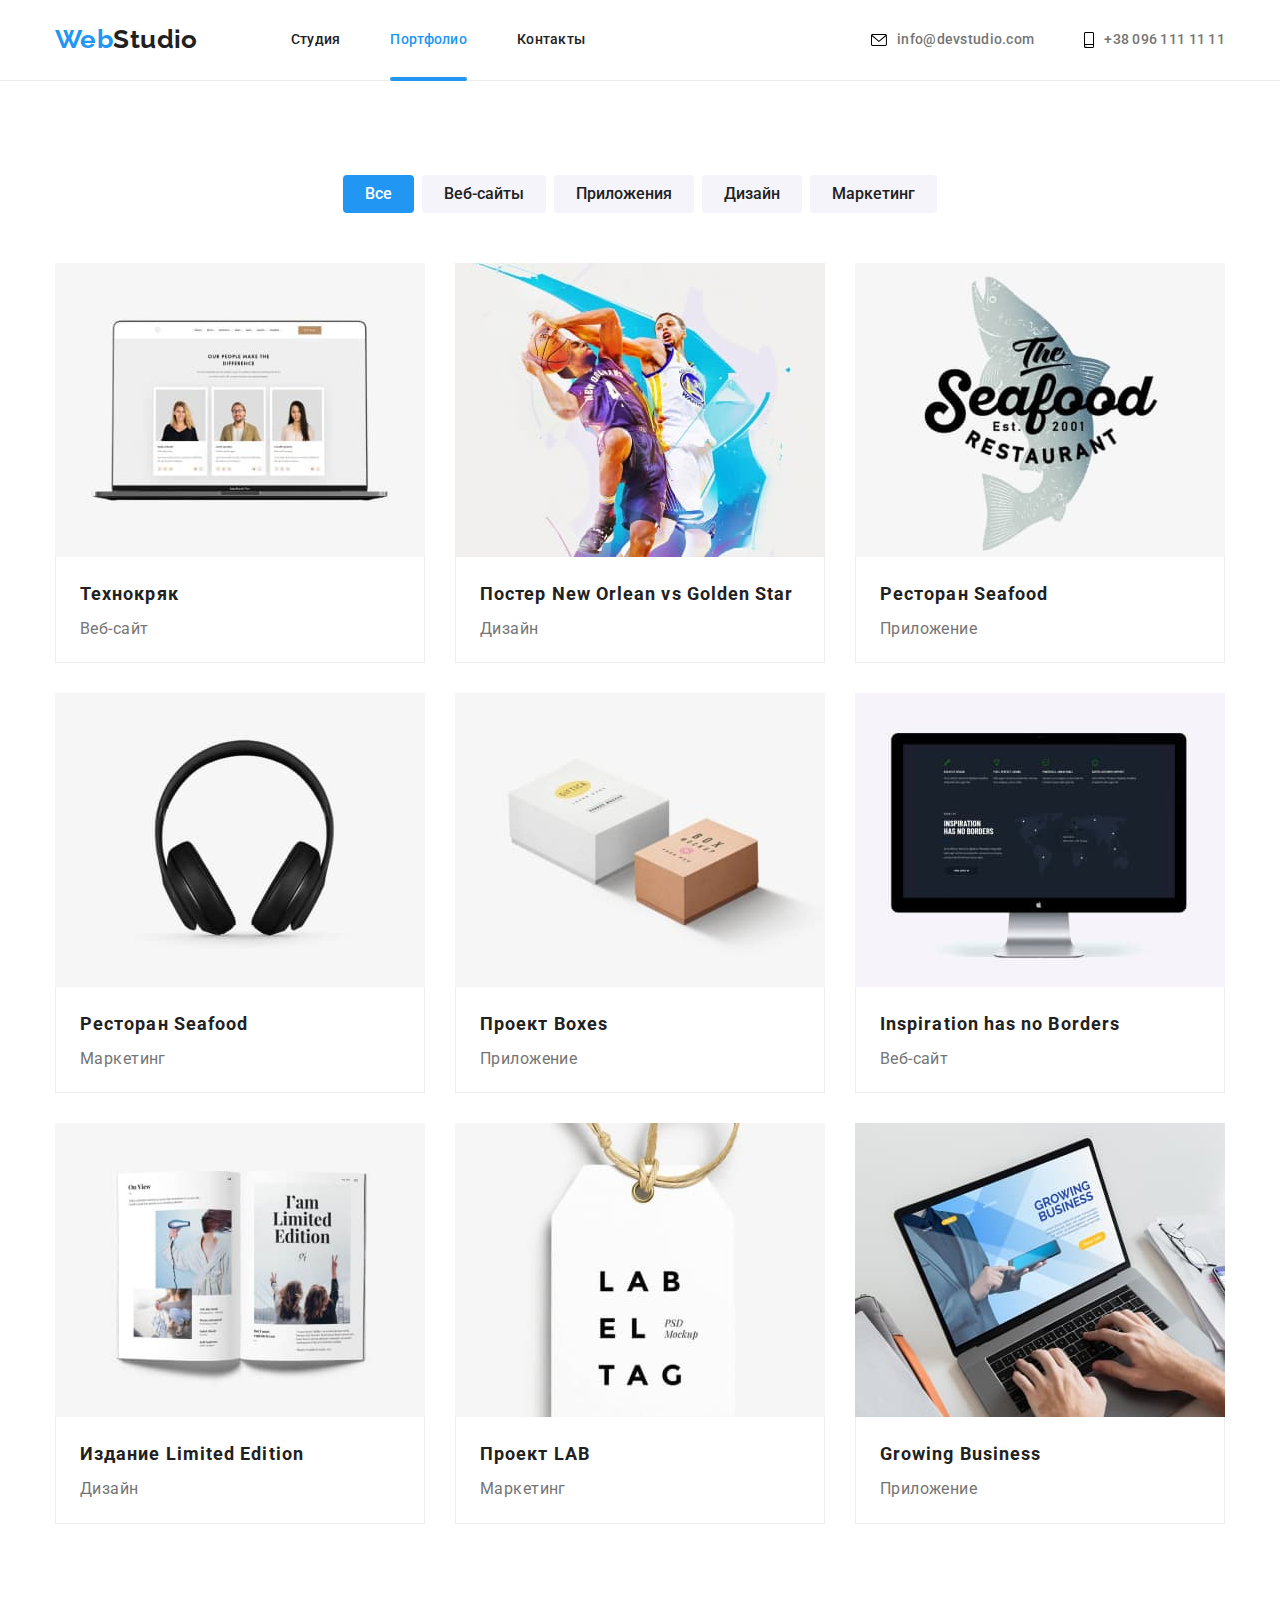
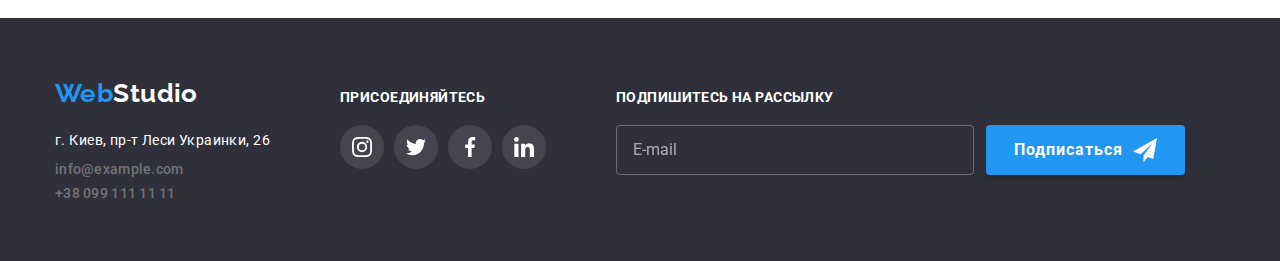
==== portfolio.html @ f2d7e0dc "Initial commit" ====
<!DOCTYPE html>
<html lang="ru">

<head>
	<meta charset="UTF-8">
	<meta http-equiv="X-UA-Compatible" content="IE=edge">
	<meta name="viewport" content="width=device-width, initial-scale=1.0">
	<title>Портфолио</title>
	<link rel="preconnect" href="https://fonts.googleapis.com">
	<link rel="preconnect" href="https://fonts.gstatic.com" crossorigin>
	<link
		href="https://fonts.googleapis.com/css2?family=Raleway:wght@700&family=Roboto:wght@400;500;700;900&display=swap"
		rel="stylesheet">
	<link rel="stylesheet" href="./css/modern-normalize.css">
	<link rel="stylesheet" href="./css/styles.css">
</head>

<body>
	<header class="header">
		<div class="header__container container">
			<a href="./index.html" class="header__logo logo"><span class="logo-color">Web</span>Studio</a>
			<nav class="header__menu menu">
				<ul class="menu__list">
					<li class="menu__item">
						<a href="./index.html" class="menu__link">Студия</a>
					</li>
					<li class="menu__item">
						<a href="./portfolio.html" class="menu__link  _active">Портфолио</a>
					</li>
					<li class="menu__item">
						<a href="#" class="menu__link">Контакты</a>
					</li>
				</ul>
			</nav>
			<ul class="header__list">
				<li class="header__item">
					<a href="mailto:info@devstudio.com" class="header__link contact">
						<svg class="header__icon" width="16" height="12">
							<use href="./images/icons.svg#mail"></use>
						</svg>
						info@devstudio.com
					</a>
				</li>
				<li class="header__item">
					<a href="tel:+380961111111" class="header__link contact">
						<svg class="header__icon" width="10" height="16">
							<use href="./images/icons.svg#phone"></use>
						</svg>
						+38 096 111 11 11
					</a>
				</li>
			</ul>
		</div>
	</header>
	<main class="page">
		<section class="portfolio section">
			<div class="portfolio__container container">
				<h1 class="visually-hidden">Наши работы</h1>
				<ul class="portfolio__list">
					<li class="portfolio__item">
						<button type="button" class="portfolio__btn _btn-active">Все</button>
					</li>
					<li class="portfolio__item">
						<button type="button" class="portfolio__btn">Веб-сайты</button>
					</li>
					<li class="portfolio__item">
						<button type="button" class="portfolio__btn">Приложения</button>
					</li>
					<li class="portfolio__item">
						<button type="button" class="portfolio__btn">Дизайн</button>
					</li>
					<li class="portfolio__item">
						<button type="button" class="portfolio__btn">Маркетинг</button>
					</li>
				</ul>
				<ul class="portfolio__catalog catalog-portfolio">
					<li class="catalog-portfolio__item">
						<a href="#" class="catalog-portfolio__link">
							<div class="catalog-portfolio__box">
								<img src="./images/portfolio/1.jpg" alt="Превью работы" width="370" height="294">
								<div class="catalog-portfolio__overlay">
									<p class="catalog-portfolio__description">
										Ресурс предлагает комплексные предложения с разным уровнем функционала и сервисов. Все это
										позволит посетителю получить исчерпывающие сведения о компании или частном лице.
									</p>
								</div>
							</div>
							<div class="catalog-portfolio__content">
								<h2 class="catalog-portfolio__title">Технокряк</h2>
								<p class="catalog-portfolio__chapter">Веб-сайт</p>
							</div>
						</a>
					</li>
					<li class="catalog-portfolio__item">
						<a href="#" class="catalog-portfolio__link">
							<div class="catalog-portfolio__box">
								<img src="./images/portfolio/2.jpg" alt="Превью работы" width="370" height="294">
								<div class="catalog-portfolio__overlay">
									<p class="catalog-portfolio__description">
										Ресурс предлагает комплексные предложения с разным уровнем функционала и сервисов. Все это
										позволит посетителю получить исчерпывающие сведения о компании или частном лице.
									</p>
								</div>
							</div>
							<div class="catalog-portfolio__content">
								<h2 class="catalog-portfolio__title">Постер New Orlean vs Golden Star</h2>
								<p class="catalog-portfolio__chapter">Дизайн</p>
							</div>
						</a>
					</li>
					<li class="catalog-portfolio__item">
						<a href="#" class="catalog-portfolio__link">
							<div class="catalog-portfolio__box">
								<img src="./images/portfolio/3.jpg" alt="Превью работы" width="370" height="294">
								<div class="catalog-portfolio__overlay">
									<p class="catalog-portfolio__description">
										Ресурс предлагает комплексные предложения с разным уровнем функционала и сервисов. Все это
										позволит посетителю получить исчерпывающие сведения о компании или частном лице.
									</p>
								</div>
							</div>
							<div class="catalog-portfolio__content">
								<h2 class="catalog-portfolio__title">Ресторан Seafood</h2>
								<p class="catalog-portfolio__chapter">Приложение</p>
							</div>
						</a>
					</li>
					<li class="catalog-portfolio__item">
						<a href="#" class="catalog-portfolio__link">
							<div class="catalog-portfolio__box">
								<img src="./images/portfolio/4.jpg" alt="Превью работы" width="370" height="294">
								<div class="catalog-portfolio__overlay">
									<p class="catalog-portfolio__description">
										Ресурс предлагает комплексные предложения с разным уровнем функционала и сервисов. Все это
										позволит посетителю получить исчерпывающие сведения о компании или частном лице.
									</p>
								</div>
							</div>
							<div class="catalog-portfolio__content">
								<h2 class="catalog-portfolio__title">Ресторан Seafood</h2>
								<p class="catalog-portfolio__chapter">Маркетинг</p>
							</div>
						</a>
					</li>
					<li class="catalog-portfolio__item">
						<a href="#" class="catalog-portfolio__link">
							<div class="catalog-portfolio__box">
								<img src="./images/portfolio/5.jpg" alt="Превью работы" width="370" height="294">
								<div class="catalog-portfolio__overlay">
									<p class="catalog-portfolio__description">
										Ресурс предлагает комплексные предложения с разным уровнем функционала и сервисов. Все это
										позволит посетителю получить исчерпывающие сведения о компании или частном лице.
									</p>
								</div>
							</div>
							<div class="catalog-portfolio__content">
								<h2 class="catalog-portfolio__title">Проект Boxes</h2>
								<p class="catalog-portfolio__chapter">Приложение</p>
							</div>
						</a>
					</li>
					<li class="catalog-portfolio__item">
						<a href="#" class="catalog-portfolio__link">
							<div class="catalog-portfolio__box">
								<img src="./images/portfolio/6.jpg" alt="Превью работы" width="370" height="294">
								<div class="catalog-portfolio__overlay">
									<p class="catalog-portfolio__description">
										Ресурс предлагает комплексные предложения с разным уровнем функционала и сервисов. Все это
										позволит посетителю получить исчерпывающие сведения о компании или частном лице.
									</p>
								</div>
							</div>
							<div class="catalog-portfolio__content">
								<h2 class="catalog-portfolio__title">Inspiration has no Borders</h2>
								<p class="catalog-portfolio__chapter">Веб-сайт</p>
							</div>
						</a>
					</li>
					<li class="catalog-portfolio__item">
						<a href="#" class="catalog-portfolio__link">
							<div class="catalog-portfolio__box">
								<img src="./images/portfolio/7.jpg" alt="Превью работы" width="370" height="294">
								<div class="catalog-portfolio__overlay">
									<p class="catalog-portfolio__description">
										Ресурс предлагает комплексные предложения с разным уровнем функционала и сервисов. Все это
										позволит посетителю получить исчерпывающие сведения о компании или частном лице.
									</p>
								</div>
							</div>
							<div class="catalog-portfolio__content">
								<h2 class="catalog-portfolio__title">Издание Limited Edition</h2>
								<p class="catalog-portfolio__chapter">Дизайн</p>
							</div>
						</a>
					</li>
					<li class="catalog-portfolio__item">
						<a href="#" class="catalog-portfolio__link">
							<div class="catalog-portfolio__box">
								<img src="./images/portfolio/8.jpg" alt="Превью работы" width="370" height="294">
								<div class="catalog-portfolio__overlay">
									<p class="catalog-portfolio__description">
										Ресурс предлагает комплексные предложения с разным уровнем функционала и сервисов. Все это
										позволит посетителю получить исчерпывающие сведения о компании или частном лице.
									</p>
								</div>
							</div>
							<div class="catalog-portfolio__content">
								<h2 class="catalog-portfolio__title">Проект LAB</h2>
								<p class="catalog-portfolio__chapter">Маркетинг</p>
							</div>
						</a>
					</li>
					<li class="catalog-portfolio__item">
						<a href="#" class="catalog-portfolio__link">
							<div class="catalog-portfolio__box">
								<img src="./images/portfolio/9.jpg" alt="Превью работы" width="370" height="294">
								<div class="catalog-portfolio__overlay">
									<p class="catalog-portfolio__description">
										Ресурс предлагает комплексные предложения с разным уровнем функционала и сервисов. Все это
										позволит посетителю получить исчерпывающие сведения о компании или частном лице.
									</p>
								</div>
							</div>
							<div class="catalog-portfolio__content">
								<h2 class="catalog-portfolio__title">Growing Business</h2>
								<p class="catalog-portfolio__chapter">Приложение</p>
							</div>
						</a>
					</li>
				</ul>
			</div>
		</section>
	</main>
	<footer class="footer">
		<div class="footer__container container">
			<div class="footer__contacts">
				<a href="./index.html" class="footer__logo logo"><span class="logo-color">Web</span>Studio</a>
				<address class="footer__address">
					г. Киев, пр-т Леси Украинки, 26
				</address>
				<ul class="footer__list">
					<li class="footer__item">
						<a href="mailto:info@example.com" class="footer__link contact">info@example.com</a>
					</li>
					<li class="footer__item">
						<a href="tel:+380991111111" class="footer__link contact">+38 099 111 11 11</a>
					</li>
				</ul>
			</div>
			<div class="footer__social">
				<b class="footer__title">Присоединяйтесь</b>
				<ul class="social">
					<li class="social-item">
						<a href="#" class="social-link social-link_bg" aria-label="Instagram" target="_blank"
							rel="noopener noreferrer nofollow">
							<svg class="social-icon social-icon_white" width="20" height="20">
								<use href="./images/icons.svg#instagram"></use>
							</svg>
						</a>
					</li>
					<li class="social-item">
						<a href="#" class="social-link social-link_bg" aria-label="Twitter" target="_blank"
							rel="noopener noreferrer nofollow">
							<svg class="social-icon social-icon_white" width="20" height="20">
								<use href="./images/icons.svg#twitter"></use>
							</svg>
						</a>
					</li>
					<li class="social-item">
						<a href="#" class="social-link social-link_bg" aria-label="Facebook" target="_blank"
							rel="noopener noreferrer nofollow">
							<svg class="social-icon social-icon_white" width="20" height="20">
								<use href="./images/icons.svg#facebook"></use>
							</svg>
						</a>
					</li>
					<li class="social-item">
						<a href="#" class="social-link social-link_bg" aria-label="LinkedIn" target="_blank"
							rel="noopener noreferrer nofollow">
							<svg class="social-icon social-icon_white" width="20" height="20">
								<use href="./images/icons.svg#linkedin"></use>
							</svg>
						</a>
					</li>
				</ul>
			</div>
			<div class="footer__subscribe subscribe-footer">
				<b class="footer__title">Подпишитесь на рассылку</b>
				<form name="subscribe" autocomplete="off" class="subscribe-footer__form">
					<input type="email" name="email" class="subscribe-footer__input" placeholder="E-mail">
					<button type="submit" class="subscribe-footer__btn">
						Подписаться
						<svg width="24" height="24" class="subscribe-footer__icon">
							<use href="./images/icons.svg#send"></use>
						</svg>
					</button>
				</form>
			</div>
		</div>
	</footer>
</body>

</html>
---- css/styles.css ----
/* Переменные */
:root {
	--main-color: #212121;
	--front-color: #2196f3;
	--other-color: #757575;
	--light-color: #fff;
	--icon-color: #afb1b8;

	--main-bg-color: #2f303a;
	--light-bg-color: #f5f4fa;
	--btn-bg-color: #2196f3;

	--items: 4;
	--indent: 30px;
}

/* Общие стили */
.visually-hidden {
	position: absolute;
	width: 1px;
	height: 1px;
	margin: -1px;
	border: 0;
	padding: 0;
	white-space: nowrap;
	clip-path: inset(100%);
	clip: rect(0 0 0 0);
	overflow: hidden;
}

.container {
	max-width: 1200px;
	margin: 0 auto;
	padding: 0 15px;
}

.logo {
	font-family: 'Raleway';
	font-weight: 700;
	font-size: 26px;
	line-height: 1.2;
}
.logo-color {
	color: var(--front-color);
}

.section {
	padding: 94px 0;
}

.title {
	text-align: center;
	font-weight: 700;
	font-size: 36px;
	line-height: 1.2;
	margin-bottom: 50px;
}

.social {
	display: flex;
	column-gap: 10px;
}
.social-center {
	justify-content: center;
}
.social-link {
	display: flex;
	justify-content: center;
	align-items: center;
	width: 44px;
	height: 44px;
	border-radius: 100%;
	transition: background-color 250ms cubic-bezier(0.4, 0, 0.2, 1);
}
.social-link_bg {
	background-color: rgba(255, 255, 255, 0.1);
}
.social-link:hover,
.social-link:focus {
	background-color: var(--front-color);
}
.social-icon {
	fill: var(--icon-color);
	transition: fill 250ms cubic-bezier(0.4, 0, 0.2, 1);
}
.social-icon_white {
	fill: var(--light-color);
}
.social-link:hover .social-icon,
.social-link:focus .social-icon {
	fill: var(--light-color);
}

/* Header */
.header {
	border-bottom: 1px solid #ececec;
}
.header__container {
	display: flex;
	align-items: center;
}
.menu__list {
	display: flex;
	column-gap: 50px;
	margin-left: 93px;
}
.menu__link {
	position: relative;
	font-weight: 500;
	letter-spacing: .02em;
	display: block;
	padding: 32px 0;
	transition: color 250ms cubic-bezier(0.4, 0, 0.2, 1);
}
.menu__link::after {
	content: '';
	position: absolute;
	left: 0;
	bottom: -1.5px;
	width: 100%;
	height: 4px;
	border-radius: 2px;	
	background-color: var(--front-color);
	transform: scale(0);
	transition: transform 250ms cubic-bezier(0.4, 0, 0.2, 1);
}
.menu__link:hover,
.menu__link:focus {
	color: var(--front-color);
}
.menu__link:hover::after,
.menu__link:focus::after{
	transform: scale(1);
}
._active {
	color: var(--front-color);
	
}
._active::after {
	transform: scale(1);
}
.header__list {
	display: flex;
	column-gap: 50px;
	margin-left: auto;
}
.header__link {
	display: flex;
	align-items: center;
	column-gap: 10px;
	padding: 32px 0;
}
.header__link:hover .header__icon,
.header__link:focus .header__icon {
	fill: var(--front-color);
}
.header__icon {
	transition: fill 250ms cubic-bezier(0.4, 0, 0.2, 1);
}

.contact {
	font-weight: 500;
	letter-spacing: .02em;
	color: var(--other-color);
	transition: color 250ms cubic-bezier(0.4, 0, 0.2, 1);
}
.contact:hover,
.contact:focus {
	color: var(--front-color);
}

/* Footer */
.footer {
	background-color: var(--main-bg-color);
	padding: 60px 0;
}
.footer__container {
	display: flex;
	align-items: baseline;
	column-gap: 70px;
}
.footer__logo {
	display: block;
	color: var(--light-color);
	margin-bottom: 20px;
}
.footer__address {
	line-height: 1.7;
	color: var(--light-color);
	margin-bottom: 9px;
}
.footer__item:not(:last-child) {
	margin-bottom: 9px;
}
.footer__title {
	display: block;
	font-weight: 700;
	text-transform: uppercase;
	color: var(--light-color);
	margin-bottom: 20px;
}
.footer__subscribe {
}
.subscribe-footer {
}
.subscribe-footer__form {
	display: flex;
	column-gap: 12px;
}
.subscribe-footer__input {
	padding: 15px 16px;
	width: 358px;
	height: 50px;
	border: 1px solid rgba(255, 255, 255, 0.3);
	filter: drop-shadow(0px 4px 4px rgba(0, 0, 0, 0.15));
	border-radius: 4px;
	outline: none;
	background-color: inherit;
	color: var(--light-color);
	transition: border-color 250ms cubic-bezier(0.4, 0, 0.2, 1);
}
.subscribe-footer__input::placeholder {
	font-size: 16px;
	line-height: 1.3;
	color: rgba(255, 255, 255, 0.6);
}
.subscribe-footer__input:focus {
	border-color: var(--front-color);
}
.subscribe-footer__btn {
	display: flex;
	justify-content: center;
	align-items: center;
	column-gap: 10px;
	padding: 10px 28px;
	background-color: var(--btn-bg-color);
	box-shadow: 0px 4px 4px rgba(0, 0, 0, 0.15);
	border-radius: 4px;
	font-size: 16px;
	line-height: 1.9;
	letter-spacing: .06em;
	font-weight: 700;
	color: var(--light-color);
	transition: background-color 250ms cubic-bezier(0.4, 0, 0.2, 1), box-shadow 250ms cubic-bezier(0.4, 0, 0.2, 1);
}
.subscribe-footer__btn:hover,
.subscribe-footer__btn:focus {
	background-color: #188ce8;
}
.subscribe-footer__icon {
	fill: var(--light-color);
}

/* Главная страница */
/* Section Hero */
.hero {
	background-color: var(--main-bg-color);
	background-image: linear-gradient(to right, rgba(47, 48, 58, 0.4), rgba(47, 48, 58, 0.4)), 
							url("../images/hero/bg.jpg");
	background-repeat: no-repeat;
	background-size: cover;
	background-position: top center;
	padding: 200px 0;
	max-width: 1600px;
	margin: 0 auto;
}
.hero__title {
	font-weight: 900;
	font-size: 44px;
	line-height: 1.4;
	letter-spacing: .06em;
	text-transform: uppercase;
	color: var(--light-color);
	text-align: center;
	max-width: 700px;
	margin: 0 auto 30px;
}
.hero__btn {
	display: block;
	margin: 0 auto;
	padding: 10px 32px;
	background-color: var(--btn-bg-color);
	box-shadow: 0px 4px 4px rgba(0, 0, 0, 0.15);
	border-radius: 4px;
	font-weight: 700;
	font-size: 16px;
	line-height: 1.9;
	letter-spacing: .06em;
	color: var(--light-color);
	transition: background-color 250ms cubic-bezier(0.4, 0, 0.2, 1), box-shadow 250ms cubic-bezier(0.4, 0, 0.2, 1);
}
.hero__btn:hover,
.hero__btn:focus {
	background-color: #188ce8;
	box-shadow: 5px 10px 10px rgba(0, 0, 0, 0.35);
}

/* Section Benefits */
.benefits {
	padding-bottom: 47px;
}
.benefits__list {
	display: flex;
	column-gap: var(--indent);
}
.benefits__item {
	flex-basis: calc((100% - var(--indent) * (var(--items) - 1)) / var(--items));
	letter-spacing: .03em;
}
.benefits__box {
	width: 270px;
	height: 120px;
	display: flex;
	justify-content: center;
	align-items: center;
	margin-bottom: 30px;
	background-color: var(--light-bg-color);
	border-radius: 4px;
}
.benefits__icon {
	display: block;
}
.benefits__title {
	font-weight: 700;
	text-transform: uppercase;
	margin-bottom: 10px;
}
.benefits__text {
	line-height: 1.7;
	color: var(--other-color);
}

/* Section Gallery */
.gallery {
	padding-top: 47px;
}
.gallery__list {
	display: flex;
	column-gap: var(--indent);
	--items: 3;
}
.gallery__item {
	flex-basis: calc((100% - var(--indent) * (var(--items) - 1)) / var(--items));
	position: relative;
}
.gallery__name {
	position: absolute;
	left: 0;
	bottom: 0;
	width: 100%;
	height: 70px;
	background-color: rgba(47, 48, 58, 0.8);
	color: var(--light-color);
	font-weight: 700;
	text-transform: uppercase;
	display: flex;
	justify-content: center;
	align-items: center;
}

/* Section Team */
.team {
	background-color: var(--light-bg-color);
}
.team__list {
	display: flex;
	column-gap: var(--indent);
}
.team__item {
	flex-basis: calc((100% - var(--indent) * (var(--items) - 1)) / var(--items));
	box-shadow: 0px 1px 3px rgba(0, 0, 0, 0.12), 
					0px 1px 1px rgba(0, 0, 0, 0.14), 
					0px 2px 1px rgba(0, 0,0, 0.2);
	border-radius: 0px 0px 4px 4px;
}
.team__content {
	font-size: 16px;
	line-height: 1.2;
	padding: 30px 0;
	text-align: center;
	background-color: var(--light-color);
}
.team__name {
	font-weight: 500;
	margin-bottom: 10px;
}
.team__dev {
	color: var(--other-color);
	margin-bottom: 16px;
}

/* Section Clients */
.clients__list {
	display: flex;
	column-gap: var(--indent);
}
.clients__item {
	flex-basis: calc((100% - var(--indent) * (var(--items) - 1)) / var(--items));
}
.clients__link {
	width: 170px;
	height: 92px;
	display: flex;
	justify-content: center;
	align-items: center;
	border: 1px solid var(--icon-color);
	border-radius: 4px;
	transition: border-color 250ms cubic-bezier(0.4, 0, 0.2, 1);
}
.clients__link:hover,
.clients__link:focus {
	border-color: var(--front-color);
}
.clients__icon {
	fill: var(--icon-color);
	transition: fill 250ms cubic-bezier(0.4, 0, 0.2, 1);
}
.clients__link:hover .clients__icon,
.clients__link:focus .clients__icon {
	fill: var(--front-color);
}

/* Страница Портфолио */
.portfolio__list {
	display: flex;
	justify-content: center;
	align-items: center;
	column-gap: 8px;
	margin-bottom: 50px;
}
.portfolio__btn {
	background-color: var(--light-bg-color);
	border-radius: 4px;
	font-weight: 500;
	font-size: 16px;
	line-height: 1.6;
	padding: 6px 22px;
	transition: background-color 250ms cubic-bezier(0.4, 0, 0.2, 1),
					color 250ms cubic-bezier(0.4, 0, 0.2, 1),
					box-shadow 250ms cubic-bezier(0.4, 0, 0.2, 1);
}
.portfolio__btn:hover,
.portfolio__btn:focus {
	background-color: var(--btn-bg-color);
	box-shadow: 0px 3px 1px rgba(0, 0, 0, 0.1),
					0px 1px 2px rgba(0, 0, 0, 0.08),
					0px 2px 2px rgba(0, 0, 0, 0.12);
	color: var(--light-color);				
}
._btn-active {
	background-color: var(--btn-bg-color);
	color: var(--light-color);
}
.portfolio__catalog {
	display: flex;
	flex-wrap: wrap;
	gap: var(--indent);
	--items: 3;
}
.catalog-portfolio__item {
	flex-basis: calc((100% - var(--indent) * (var(--items) - 1)) / var(--items));
}
.catalog-portfolio__link {
	transition: box-shadow 250ms cubic-bezier(0.4, 0, 0.2, 1);
}
.catalog-portfolio__link:hover,
.catalog-portfolio__link:focus {
	display: block;
	box-shadow: 0px 1px 1px rgba(0, 0, 0, 0.12),
					0px 4px 4px rgba(0, 0, 0, 0.06),
					1px 4px 6px rgba(0, 0, 0, 0.16);
}
.catalog-portfolio__content {
	padding: 20px 24px;
	border: 1px solid #eee;
	border-top: none;
	position: relative;
	z-index: 10;
}
.catalog-portfolio__title {
	font-weight: 700;
	font-size: 18px;
	line-height: 1.9;
	letter-spacing: .06em;
	margin-bottom: 4px;
}
.catalog-portfolio__chapter {
	font-size: 16px;
	line-height: 1.7;
	color: var(--other-color);
}
.catalog-portfolio__box {
	position: relative;
	overflow: hidden;
}
.catalog-portfolio__overlay {
	position: absolute;
	top: 0;
	left: 0;
	width: 100%;
	height: 100%;
	background-color: rgba(33, 150, 243, 0.9);
	display: flex;
	justify-content: center;
	align-items: center;
	transform: translateY(100%);
	transition: transform 250ms cubic-bezier(0.4, 0, 0.2, 1);
}
.catalog-portfolio__description {
	font-size: 18px;
	line-height: 1.6;
	color: var(--light-color);
	max-width: 322px;
}
.catalog-portfolio__link:hover .catalog-portfolio__overlay,
.catalog-portfolio__link:focus .catalog-portfolio__overlay {
	transform: translateY(0);
}

/* Модальное окно */
.modal {
	position: fixed;
	top: 0;
	right: 0;
	bottom: 0;
	left: 0;
	background-color: rgba(0, 0, 0, 0.2);
	transition: opacity 250ms cubic-bezier(0.4, 0, 0.2, 1),
					visibility 250ms cubic-bezier(0.4, 0, 0.2, 1);
}
.is-hidden {
	opacity: 0;
	visibility: hidden;
	pointer-events: none;
}
.modal.is-hidden .modal__wrapper {
	transform: translate(-50%, -50%) scale(0.3);
}
.modal__wrapper {
	position: absolute;
	top: 50%;
	left: 50%;
	transform: translate(-50%, -50%) scale(1);
	width: 528px;
	height: 581px;
	border-radius: 4px;
	background-color: var(--light-color);
	transition: transform 250ms cubic-bezier(0.4, 0, 0.2, 1);
}
.modal__content {
	padding: 40px;
}
.modal__close {
	position: absolute;
	top: 8px;
	right: 8px;
	width: 30px;
	height: 30px;
	border-radius: 100%;
	display: flex;
	justify-content: center;
	align-items: center;
	border: 1px solid rgba(0, 0, 0, 0.1);
	transition: border-color 250ms cubic-bezier(0.4, 0, 0.2, 1);
}
.modal__icon-btn {
	transition: fill 250ms cubic-bezier(0.4, 0, 0.2, 1);
}
.modal__close:hover .modal__icon-btn,
.modal__close:focus .modal__icon-btn {
	fill: var(--front-color);
}
.modal__title {
	font-weight: 700;
	font-size: 20px;
	line-height: 1.2;
	text-align: center;
	margin-bottom: 12px;
}
.modal__form {
}
.modal__label {
	display: block;
	position: relative;
}
.modal__label:not(:last-child) {
	margin-bottom: 10px;
}
.modal__label-text {
	display: block;
	font-size: 12px;
	line-height: 1.2;
	letter-spacing: .01em;
	color: var(--other-color);
	margin-bottom: 4px;
}
.modal__input {
	display: block;
	width: 100%;
	border: 1px solid rgba(33, 33, 33, 0.2);
	border-radius: 4px;
	padding: 12px 42px;
	outline: none;
	transition: border-color 250ms cubic-bezier(0.4, 0, 0.2, 1);
}
.modal__input-message {
	padding: 12px 16px;
	height: 120px;
	resize: none;
}
.modal__input-message::placeholder {
	letter-spacing: .01em;
	color: rgba(117, 117, 117, 0.5);
}
.modal__icon {
	position: absolute;
	top: 50%;
	left: 12px;
	transition: fill 250ms cubic-bezier(0.4, 0, 0.2, 1);
}
.modal__label:focus-within .modal__input {
	border-color: var(--front-color);
}
.modal__label:focus-within .modal__icon {
	fill: var(--front-color);
}

.modal__label-check {
	display: flex;
	justify-content: center;
	align-items: center;
	column-gap: 8px;
	margin: 20px 0 30px 0;
}
.modal__input-check {
	position: absolute;
	z-index: -1;
	opacity: 0;
}
.modal__icon-check {
	fill: var(--light-color);
	width: 16px;
	height: 16px;
	border: 2px solid var(--main-color);
	border-radius: 4px;
	transition: border-color 250ms cubic-bezier(0.4, 0, 0.2, 1), box-shadow 250ms cubic-bezier(0.4, 0, 0.2, 1),
					background-color 250ms cubic-bezier(0.4, 0, 0.2, 1), box-shadow 250ms cubic-bezier(0.4, 0, 0.2, 1);
}
.modal__terms {
	line-height: 1.7;
	color: var(--other-color);
}
.modal__terms-link {
	color: var(--front-color);
	text-decoration: underline !important;
}
.modal__input-check:checked + .modal__icon-check {
	background-color: var(--front-color);
	border-color: transparent;
}

.modal__btn {
	display: block;
	margin: 0 auto;
	padding: 10px 55px;
	background-color: var(--btn-bg-color);
	box-shadow: 0px 4px 4px rgba(0, 0, 0, 0.15);
	border-radius: 4px;
	font-weight: 700;
	font-size: 16px;
	line-height: 1.9;
	letter-spacing: .06em;
	color: var(--light-color);
	transition: background-color 250ms cubic-bezier(0.4, 0, 0.2, 1), box-shadow 250ms cubic-bezier(0.4, 0, 0.2, 1);
}
.modal__btn:hover,
.modal__btn:focus {
	background-color: #188ce8;
}
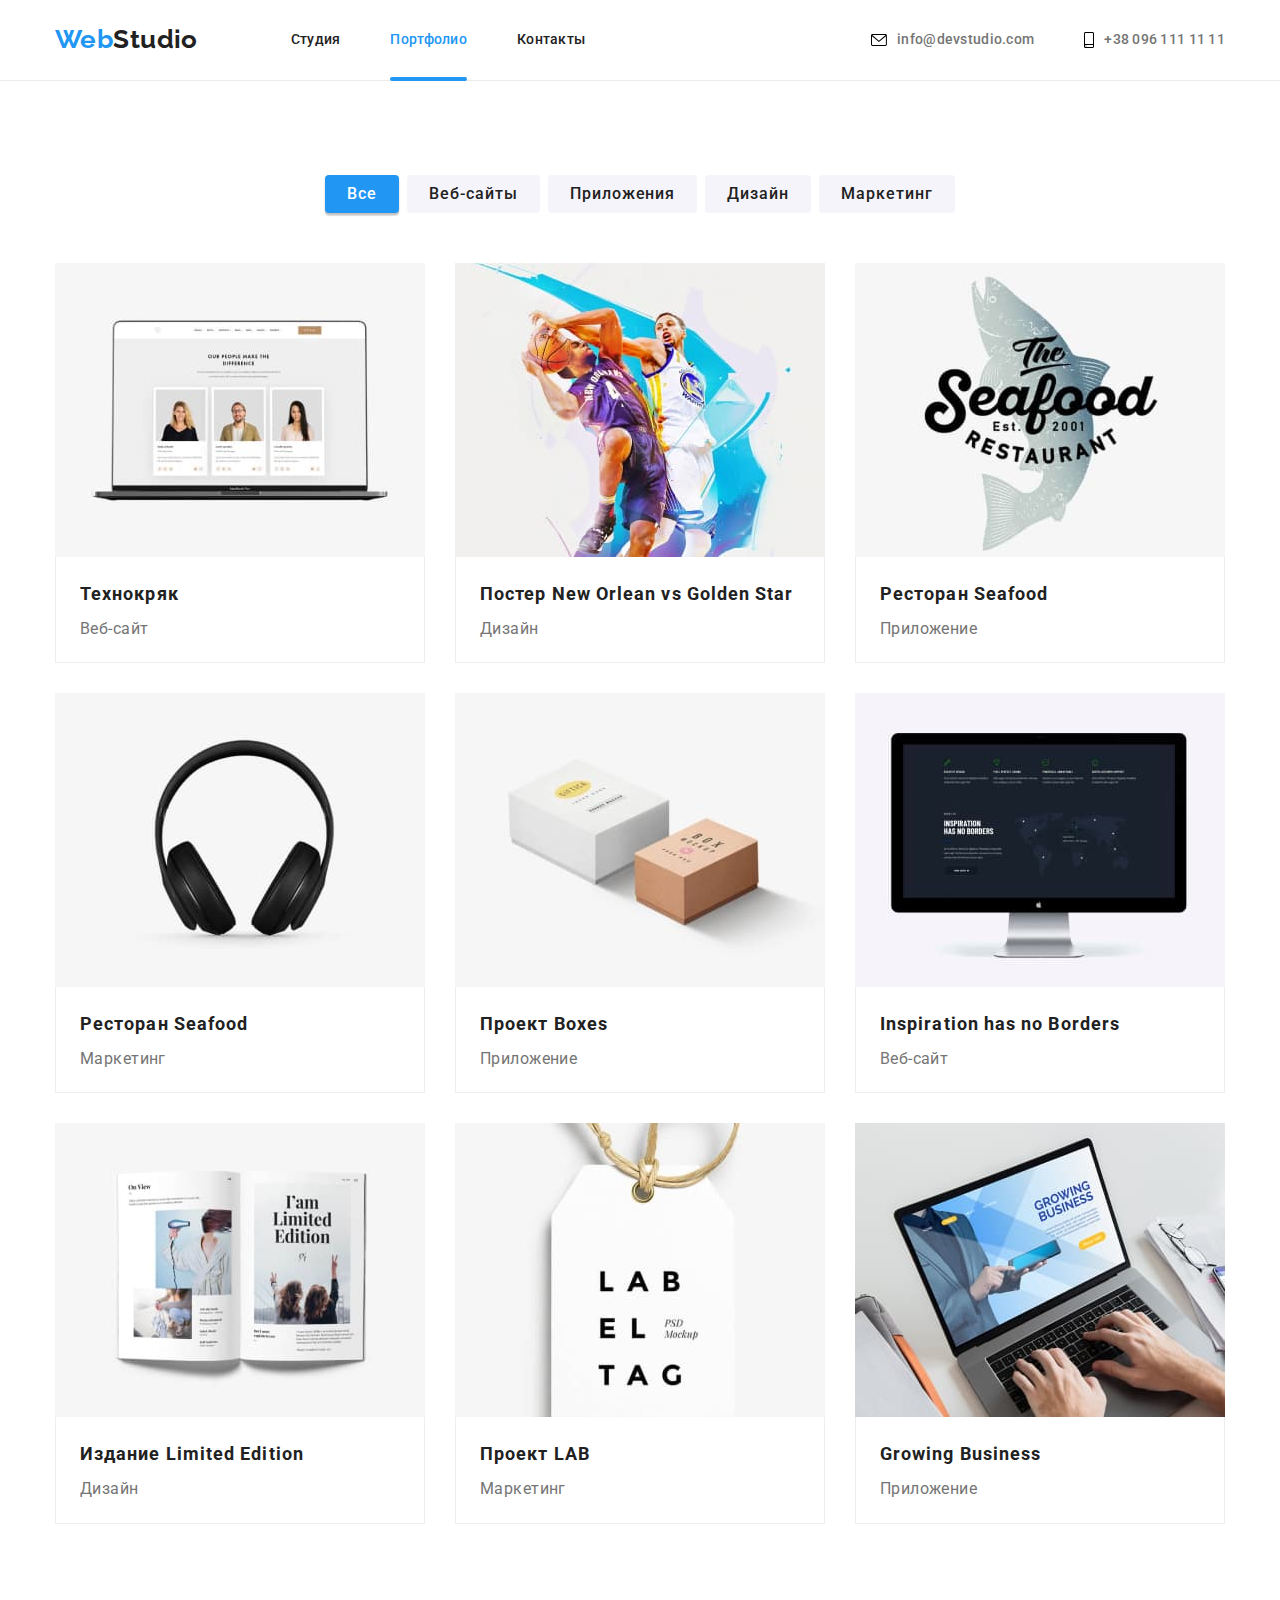
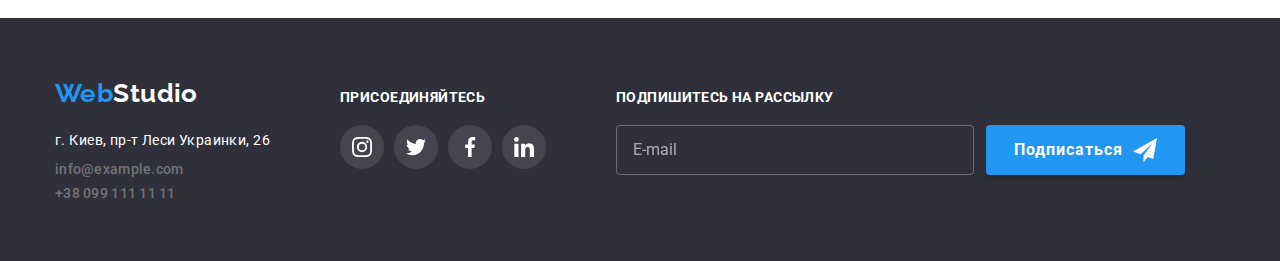
==== commit 0923093c: "add" ====
--- a/portfolio.html
+++ b/portfolio.html
@@ -12,65 +12,67 @@
 		href="https://fonts.googleapis.com/css2?family=Raleway:wght@700&family=Roboto:wght@400;500;700;900&display=swap"
 		rel="stylesheet">
 	<link rel="stylesheet" href="./css/modern-normalize.css">
-	<link rel="stylesheet" href="./css/styles.css">
+	<link rel="stylesheet" href="./css/main.min.css">
 </head>
 
 <body>
 	<header class="header">
-		<div class="header__container container">
-			<a href="./index.html" class="header__logo logo"><span class="logo-color">Web</span>Studio</a>
-			<nav class="header__menu menu">
-				<ul class="menu__list">
-					<li class="menu__item">
-						<a href="./index.html" class="menu__link">Студия</a>
-					</li>
-					<li class="menu__item">
-						<a href="./portfolio.html" class="menu__link  _active">Портфолио</a>
-					</li>
-					<li class="menu__item">
-						<a href="#" class="menu__link">Контакты</a>
+		<div class="container">
+			<div class="header__inner">
+				<a href="/" class="logo"><span class="logo__color">Web</span>Studio</a>
+				<nav class="header__menu menu">
+					<ul class="menu__list">
+						<li class="menu__item">
+							<a href="./index.html" class="menu__link">Студия</a>
+						</li>
+						<li class="menu__item">
+							<a href="./portfolio.html" class="menu__link menu__link--active">Портфолио</a>
+						</li>
+						<li class="menu__item">
+							<a href="#" class="menu__link">Контакты</a>
+						</li>
+					</ul>
+				</nav>
+				<ul class="header__list">
+					<li class="header__item">
+						<a href="mailto:info@devstudio.com" class="header__link contacts-link">
+							<svg class="header__icon" width="16" height="12">
+								<use href="./images/icons.svg#mail"></use>
+							</svg>
+							info@devstudio.com
+						</a>
+					</li>
+					<li class="header__item">
+						<a href="tel:+380961111111" class="header__link contacts-link">
+							<svg class="header__icon" width="10" height="16">
+								<use href="./images/icons.svg#phone"></use>
+							</svg>
+							+38 096 111 11 11
+						</a>
 					</li>
 				</ul>
-			</nav>
-			<ul class="header__list">
-				<li class="header__item">
-					<a href="mailto:info@devstudio.com" class="header__link contact">
-						<svg class="header__icon" width="16" height="12">
-							<use href="./images/icons.svg#mail"></use>
-						</svg>
-						info@devstudio.com
-					</a>
-				</li>
-				<li class="header__item">
-					<a href="tel:+380961111111" class="header__link contact">
-						<svg class="header__icon" width="10" height="16">
-							<use href="./images/icons.svg#phone"></use>
-						</svg>
-						+38 096 111 11 11
-					</a>
-				</li>
-			</ul>
+			</div>
 		</div>
 	</header>
-	<main class="page">
+	<main>
 		<section class="portfolio section">
-			<div class="portfolio__container container">
+			<div class="container">
 				<h1 class="visually-hidden">Наши работы</h1>
 				<ul class="portfolio__list">
 					<li class="portfolio__item">
-						<button type="button" class="portfolio__btn _btn-active">Все</button>
-					</li>
-					<li class="portfolio__item">
-						<button type="button" class="portfolio__btn">Веб-сайты</button>
-					</li>
-					<li class="portfolio__item">
-						<button type="button" class="portfolio__btn">Приложения</button>
-					</li>
-					<li class="portfolio__item">
-						<button type="button" class="portfolio__btn">Дизайн</button>
-					</li>
-					<li class="portfolio__item">
-						<button type="button" class="portfolio__btn">Маркетинг</button>
+						<button type="button" class="portfolio__btn portfolio__btn--active button">Все</button>
+					</li>
+					<li class="portfolio__item">
+						<button type="button" class="portfolio__btn button">Веб-сайты</button>
+					</li>
+					<li class="portfolio__item">
+						<button type="button" class="portfolio__btn button">Приложения</button>
+					</li>
+					<li class="portfolio__item">
+						<button type="button" class="portfolio__btn button">Дизайн</button>
+					</li>
+					<li class="portfolio__item">
+						<button type="button" class="portfolio__btn button">Маркетинг</button>
 					</li>
 				</ul>
 				<ul class="portfolio__catalog catalog-portfolio">
@@ -232,69 +234,71 @@
 		</section>
 	</main>
 	<footer class="footer">
-		<div class="footer__container container">
-			<div class="footer__contacts">
-				<a href="./index.html" class="footer__logo logo"><span class="logo-color">Web</span>Studio</a>
-				<address class="footer__address">
-					г. Киев, пр-т Леси Украинки, 26
-				</address>
-				<ul class="footer__list">
-					<li class="footer__item">
-						<a href="mailto:info@example.com" class="footer__link contact">info@example.com</a>
-					</li>
-					<li class="footer__item">
-						<a href="tel:+380991111111" class="footer__link contact">+38 099 111 11 11</a>
-					</li>
-				</ul>
-			</div>
-			<div class="footer__social">
-				<b class="footer__title">Присоединяйтесь</b>
-				<ul class="social">
-					<li class="social-item">
-						<a href="#" class="social-link social-link_bg" aria-label="Instagram" target="_blank"
-							rel="noopener noreferrer nofollow">
-							<svg class="social-icon social-icon_white" width="20" height="20">
-								<use href="./images/icons.svg#instagram"></use>
+		<div class="container">
+			<div class="footer__inner">
+				<div class="footer__contacts">
+					<a href="/" class="footer__logo logo"><span class="logo__color">Web</span>Studio</a>
+					<address class="footer__address">
+						г. Киев, пр-т Леси Украинки, 26
+					</address>
+					<ul class="footer__list">
+						<li class="footer__item">
+							<a href="mailto:info@example.com" class="footer__link contacts-link">info@example.com</a>
+						</li>
+						<li class="footer__item">
+							<a href="tel:+380991111111" class="footer__link contacts-link">+38 099 111 11 11</a>
+						</li>
+					</ul>
+				</div>
+				<div class="footer__social">
+					<b class="footer__title">Присоединяйтесь</b>
+					<ul class="social">
+						<li class="social__item">
+							<a href="#" class="social__link social__link--bg" aria-label="Instagram" target="_blank"
+								rel="noopener noreferrer nofollow">
+								<svg class="social__icon social__icon--white" width="20" height="20">
+									<use href="./images/icons.svg#instagram"></use>
+								</svg>
+							</a>
+						</li>
+						<li class="social__item">
+							<a href="#" class="social__link social__link--bg" aria-label="Twitter" target="_blank"
+								rel="noopener noreferrer nofollow">
+								<svg class="social__icon social__icon--white" width="20" height="20">
+									<use href="./images/icons.svg#twitter"></use>
+								</svg>
+							</a>
+						</li>
+						<li class="social__item">
+							<a href="#" class="social__link social__link--bg" aria-label="Facebook" target="_blank"
+								rel="noopener noreferrer nofollow">
+								<svg class="social__icon social__icon--white" width="20" height="20">
+									<use href="./images/icons.svg#facebook"></use>
+								</svg>
+							</a>
+						</li>
+						<li class="social__item">
+							<a href="#" class="social__link social__link--bg" aria-label="LinkedIn" target="_blank"
+								rel="noopener noreferrer nofollow">
+								<svg class="social__icon social__icon--white" width="20" height="20">
+									<use href="./images/icons.svg#linkedin"></use>
+								</svg>
+							</a>
+						</li>
+					</ul>
+				</div>
+				<div class="footer__subscribe">
+					<b class="footer__title">Подпишитесь на рассылку</b>
+					<form name="subscribe" autocomplete="off" class="subscribe-form">
+						<input type="email" name="email" class="subscribe-form__input" placeholder="E-mail">
+						<button type="submit" class="subscribe-form__btn button">
+							Подписаться
+							<svg width="24" height="24" class="subscribe-form__icon">
+								<use href="./images/icons.svg#send"></use>
 							</svg>
-						</a>
-					</li>
-					<li class="social-item">
-						<a href="#" class="social-link social-link_bg" aria-label="Twitter" target="_blank"
-							rel="noopener noreferrer nofollow">
-							<svg class="social-icon social-icon_white" width="20" height="20">
-								<use href="./images/icons.svg#twitter"></use>
-							</svg>
-						</a>
-					</li>
-					<li class="social-item">
-						<a href="#" class="social-link social-link_bg" aria-label="Facebook" target="_blank"
-							rel="noopener noreferrer nofollow">
-							<svg class="social-icon social-icon_white" width="20" height="20">
-								<use href="./images/icons.svg#facebook"></use>
-							</svg>
-						</a>
-					</li>
-					<li class="social-item">
-						<a href="#" class="social-link social-link_bg" aria-label="LinkedIn" target="_blank"
-							rel="noopener noreferrer nofollow">
-							<svg class="social-icon social-icon_white" width="20" height="20">
-								<use href="./images/icons.svg#linkedin"></use>
-							</svg>
-						</a>
-					</li>
-				</ul>
-			</div>
-			<div class="footer__subscribe subscribe-footer">
-				<b class="footer__title">Подпишитесь на рассылку</b>
-				<form name="subscribe" autocomplete="off" class="subscribe-footer__form">
-					<input type="email" name="email" class="subscribe-footer__input" placeholder="E-mail">
-					<button type="submit" class="subscribe-footer__btn">
-						Подписаться
-						<svg width="24" height="24" class="subscribe-footer__icon">
-							<use href="./images/icons.svg#send"></use>
-						</svg>
-					</button>
-				</form>
+						</button>
+					</form>
+				</div>
 			</div>
 		</div>
 	</footer>
--- a/css/main.min.css
+++ b/css/main.min.css
@@ -0,0 +1 @@
+*{padding:0px;margin:0px;border:0px}*,*:before,*:after{box-sizing:border-box}html,body{height:100%;min-width:320px}body{color:var(--primary-color);font-family:"Roboto",sans-serif;font-size:14px;line-height:1.1;letter-spacing:.03em}input,button,textarea{font-family:inherit;font-size:inherit}button{cursor:pointer;color:inherit;background-color:inherit;outline:none}a{color:inherit}a:link,a:visited{text-decoration:none}a:hover{text-decoration:none}a:focus{outline:none}ul li{list-style:none}img{display:block;max-width:100%;height:auto}address{font-style:normal}h1,h2,h3,h4,h5,h6{font-weight:inherit;font-size:inherit}:root{--primary-color: #212121;--accent-color: #2196f3;--light-color: #757575;--white-color: #fff;--icon-color: #afb1b8;--primary-bg-color: #2f303a;--accent-bg-color: #2196f3;--light-bg-color: #f5f4fa;--white-bg-color: #fff;--btn-bg-color: #2196f3;--btn-bg-hover-color: #188ce8}.visually-hidden{position:absolute;width:1px;height:1px;margin:-1px;border:0;padding:0;white-space:nowrap;-webkit-clip-path:inset(100%);clip-path:inset(100%);clip:rect(0 0 0 0);overflow:hidden}.is-hidden{opacity:0;visibility:hidden;pointer-events:none}.backdrop{position:fixed;top:0;right:0;bottom:0;left:0;background-color:rgba(0,0,0,.2);transition:opacity 250ms cubic-bezier(0.4, 0, 0.2, 1),visibility 250ms cubic-bezier(0.4, 0, 0.2, 1)}.container{max-width:1200px;margin:0 auto;padding:0 15px}.logo{display:block;font-family:"Raleway";font-weight:700;font-size:26px;line-height:1.2}.logo__color{color:var(--accent-color)}.menu__list{display:flex;-moz-column-gap:50px;column-gap:50px}.menu__link{display:block;position:relative;font-weight:500;letter-spacing:.02em;padding:32px 0;transition:color 250ms cubic-bezier(0.4, 0, 0.2, 1)}.menu__link::after{content:"";position:absolute;left:0;bottom:-1.5px;width:100%;height:4px;border-radius:2px;background-color:var(--accent-color);transform:scale(0);transition:transform 250ms cubic-bezier(0.4, 0, 0.2, 1)}.menu__link:hover,.menu__link:focus{color:var(--accent-color)}.menu__link:hover::after,.menu__link:focus::after{transform:scale(1)}.menu__link--active{color:var(--accent-color)}.menu__link--active::after{transform:scale(1)}.contacts-link{font-weight:500;letter-spacing:.02em;color:var(--light-color);transition:color 250ms cubic-bezier(0.4, 0, 0.2, 1)}.contacts-link:hover,.contacts-link:focus{color:var(--accent-color)}.section{padding:94px 0}.button{display:block;padding:10px 32px;background-color:var(--btn-bg-color);box-shadow:0px 4px 4px rgba(0,0,0,.15);border-radius:4px;font-weight:700;font-size:16px;line-height:1.9;letter-spacing:.06em;color:var(--white-color);transition:background-color 250ms cubic-bezier(0.4, 0, 0.2, 1),box-shadow 250ms cubic-bezier(0.4, 0, 0.2, 1),color 250ms cubic-bezier(0.4, 0, 0.2, 1)}.button:hover,.button:focus{background-color:var(--btn-bg-hover-color);box-shadow:5px 10px 10px rgba(0,0,0,.35)}.title{text-align:center;font-weight:700;font-size:36px;line-height:1.2}.social{display:flex;-moz-column-gap:10px;column-gap:10px}.social__link{display:flex;justify-content:center;align-items:center;width:44px;height:44px;border-radius:100%;transition:background-color 250ms cubic-bezier(0.4, 0, 0.2, 1)}.social__link:hover,.social__link:focus{background-color:var(--accent-bg-color)}.social__link:hover .social__icon,.social__link:focus .social__icon{fill:var(--white-color)}.social__link--bg{background-color:rgba(255,255,255,.1)}.social__icon{fill:var(--icon-color);transition:fill 250ms cubic-bezier(0.4, 0, 0.2, 1)}.social__icon--white{fill:var(--white-color)}.social--center{justify-content:center}.subscribe-form{display:flex;-moz-column-gap:12px;column-gap:12px}.subscribe-form__input{padding:15px 16px;width:358px;height:50px;border:1px solid rgba(255,255,255,.3);filter:drop-shadow(0px 4px 4px rgba(0, 0, 0, 0.15));border-radius:4px;outline:none;background-color:inherit;color:var(--white-color);transition:border-color 250ms cubic-bezier(0.4, 0, 0.2, 1)}.subscribe-form__input::-moz-placeholder{font-size:16px;line-height:1.3;color:rgba(255,255,255,.6)}.subscribe-form__input:-ms-input-placeholder{font-size:16px;line-height:1.3;color:rgba(255,255,255,.6)}.subscribe-form__input::placeholder{font-size:16px;line-height:1.3;color:rgba(255,255,255,.6)}.subscribe-form__input:focus{border-color:var(--accent-color)}.subscribe-form__btn{display:flex;justify-content:center;align-items:center;-moz-column-gap:10px;column-gap:10px;padding:10px 28px}.subscribe-form__btn:hover,.subscribe-form__btn:focus{box-shadow:0px 4px 4px rgba(0,0,0,.15)}.subscribe-form__icon{fill:var(--white-color)}.catalog-portfolio{display:flex;flex-wrap:wrap;gap:30px}.catalog-portfolio__item{flex-basis:calc((100% - 60px)/3)}.catalog-portfolio__link{transition:box-shadow 250ms cubic-bezier(0.4, 0, 0.2, 1)}.catalog-portfolio__link:hover,.catalog-portfolio__link:focus{display:block;box-shadow:0px 1px 1px rgba(0,0,0,.12),0px 4px 4px rgba(0,0,0,.06),1px 4px 6px rgba(0,0,0,.16)}.catalog-portfolio__link:hover .catalog-portfolio__overlay,.catalog-portfolio__link:focus .catalog-portfolio__overlay{transform:translateY(0)}.catalog-portfolio__box{position:relative;overflow:hidden}.catalog-portfolio__overlay{position:absolute;top:0;left:0;width:100%;height:100%;background-color:rgba(33,150,243,.9);display:flex;justify-content:center;align-items:center;transform:translateY(100%);transition:transform 250ms cubic-bezier(0.4, 0, 0.2, 1)}.catalog-portfolio__description{font-size:18px;line-height:1.6;color:var(--white-color);max-width:322px}.catalog-portfolio__content{padding:20px 24px;border:1px solid #eee;border-top:none;position:relative;z-index:10}.catalog-portfolio__title{font-weight:700;font-size:18px;line-height:1.9;letter-spacing:.06em;margin-bottom:4px}.catalog-portfolio__chapter{font-size:16px;line-height:1.7;color:var(--light-color)}.modal{position:absolute;top:50%;left:50%;transform:translate(-50%, -50%) scale(1);width:528px;height:581px;border-radius:4px;background-color:var(--white-bg-color);transition:transform 250ms cubic-bezier(0.4, 0, 0.2, 1)}.modal__close{position:absolute;top:8px;right:8px;width:30px;height:30px;border-radius:100%;display:flex;justify-content:center;align-items:center;border:1px solid rgba(0,0,0,.1);transition:border-color 250ms cubic-bezier(0.4, 0, 0.2, 1)}.modal__close:hover .modal__icon,.modal__close:focus .modal__icon{fill:var(--accent-color)}.modal__icon{transition:fill 250ms cubic-bezier(0.4, 0, 0.2, 1)}.modal__content{padding:40px}.modal__title{font-weight:700;font-size:20px;line-height:1.2;text-align:center;margin-bottom:12px}.backdrop.is-hidden .modal{transform:translate(-50%, -50%) scale(0.3)}.modal-form__label{display:block;position:relative}.modal-form__label:not(:last-child){margin-bottom:10px}.modal-form__label:focus-within .modal-form__input{border-color:var(--accent-color)}.modal-form__label:focus-within .modal-form__icon{fill:var(--accent-color)}.modal-form__label-text{display:block;font-size:12px;line-height:1.2;letter-spacing:.01em;color:var(--light-color);margin-bottom:4px}.modal-form__input{display:block;width:100%;border:1px solid rgba(33,33,33,.2);border-radius:4px;padding:12px 42px;outline:none;transition:border-color 250ms cubic-bezier(0.4, 0, 0.2, 1)}.modal-form__input--message{padding:12px 16px;height:120px;resize:none}.modal-form__input--message::-moz-placeholder{letter-spacing:.01em;color:rgba(117,117,117,.5)}.modal-form__input--message:-ms-input-placeholder{letter-spacing:.01em;color:rgba(117,117,117,.5)}.modal-form__input--message::placeholder{letter-spacing:.01em;color:rgba(117,117,117,.5)}.modal-form__icon{position:absolute;top:50%;left:12px;transition:fill 250ms cubic-bezier(0.4, 0, 0.2, 1)}.modal-form__label-check{display:flex;justify-content:center;align-items:center;-moz-column-gap:8px;column-gap:8px;margin:20px 0 30px 0}.modal-form__input-check{position:absolute;z-index:-1;opacity:0}.modal-form__input-check:checked+.modal-form__icon-check{background-color:var(--accent-color);border-color:rgba(0,0,0,0)}.modal-form__icon-check{fill:var(--white-color);width:16px;height:16px;border:2px solid var(--primary-color);border-radius:4px;transition:border-color 250ms cubic-bezier(0.4, 0, 0.2, 1),box-shadow 250ms cubic-bezier(0.4, 0, 0.2, 1),background-color 250ms cubic-bezier(0.4, 0, 0.2, 1),box-shadow 250ms cubic-bezier(0.4, 0, 0.2, 1)}.modal-form__terms{line-height:1.7;color:var(--light-color)}.modal-form__terms-link{color:var(--accent-color);text-decoration:underline !important}.modal-form__btn{margin:0 auto;padding:10px 55px}.modal-form__btn:hover,.modal-form__btn:focus{box-shadow:0px 4px 4px rgba(0,0,0,.15)}.header{border-bottom:1px solid #ececec}.header__inner{display:flex;align-items:center}.header__menu{margin-left:93px}.header__list{display:flex;-moz-column-gap:50px;column-gap:50px;margin-left:auto}.header__link{display:flex;align-items:center;-moz-column-gap:10px;column-gap:10px;padding:32px 0}.header__link:hover .header__icon,.header__link:focus .header__icon{fill:var(--accent-color)}.header__icon{transition:fill 250ms cubic-bezier(0.4, 0, 0.2, 1)}.footer{background-color:var(--primary-bg-color);padding:60px 0}.footer__inner{display:flex;align-items:baseline;-moz-column-gap:70px;column-gap:70px}.footer__logo{color:var(--white-color);margin-bottom:20px}.footer__address{line-height:1.7;color:var(--white-color);margin-bottom:9px}.footer__item:not(:last-child){margin-bottom:9px}.footer__title{display:block;font-weight:700;text-transform:uppercase;color:var(--white-color);margin-bottom:20px}.hero{background-color:var(--primary-bg-color);background-image:linear-gradient(to right, rgba(47, 48, 58, 0.4), rgba(47, 48, 58, 0.4)),url("../images/hero/bg.jpg");background-repeat:no-repeat;background-size:cover;background-position:top center;padding:200px 0;max-width:1600px;margin:0 auto}.hero__title{font-weight:900;font-size:44px;line-height:1.4;letter-spacing:.06em;text-transform:uppercase;color:var(--white-color);text-align:center;max-width:700px;margin:0 auto 30px}.hero__btn{margin:0 auto}.benefits{padding-bottom:47px}.benefits__list{display:flex;-moz-column-gap:30px;column-gap:30px}.benefits__item{flex-basis:calc((100% - 90px)/4)}.benefits__box{height:120px;display:flex;justify-content:center;align-items:center;margin-bottom:30px;background-color:var(--light-bg-color);border-radius:4px}.benefits__icon{display:block}.benefits__title{font-weight:700;text-transform:uppercase;margin-bottom:10px}.benefits__text{line-height:1.7;color:var(--light-color)}.services{padding-top:47px}.services__title{margin-bottom:50px}.services__list{display:flex;-moz-column-gap:30px;column-gap:30px}.services__item{flex-basis:calc((100% - 60px)/3);position:relative}.services__name{position:absolute;left:0;bottom:0;width:100%;height:70px;background-color:rgba(47,48,58,.8);font-weight:700;color:var(--white-color);text-transform:uppercase;display:flex;justify-content:center;align-items:center}.team{background-color:var(--light-bg-color)}.team__title{margin-bottom:50px}.team__list{display:flex;-moz-column-gap:30px;column-gap:30px}.team__item{flex-basis:calc((100% - 90px)/4);box-shadow:0px 1px 3px rgba(0,0,0,.12),0px 1px 1px rgba(0,0,0,.14),0px 2px 1px rgba(0,0,0,.2);border-radius:0px 0px 4px 4px}.team__content{font-size:16px;line-height:1.2;padding:30px 0;text-align:center}.team__name{font-weight:500;margin-bottom:10px}.team__dev{color:var(--light-color);margin-bottom:16px}.clients__title{margin-bottom:50px}.clients__list{display:flex;-moz-column-gap:30px;column-gap:30px}.clients__item{flex-basis:calc((100% - 150px)/6)}.clients__link{height:92px;display:flex;justify-content:center;align-items:center;border:1px solid var(--icon-color);border-radius:4px;transition:border-color 250ms cubic-bezier(0.4, 0, 0.2, 1)}.clients__link:hover,.clients__link:focus{border-color:var(--accent-color)}.clients__link:hover .clients__icon,.clients__link:focus .clients__icon{fill:var(--accent-color)}.clients__icon{fill:var(--icon-color);transition:fill 250ms cubic-bezier(0.4, 0, 0.2, 1)}.portfolio__list{display:flex;justify-content:center;align-items:center;-moz-column-gap:8px;column-gap:8px;margin-bottom:50px}.portfolio__btn{color:var(--primare-color);background-color:var(--light-bg-color);font-weight:500;line-height:1.6;padding:6px 22px;box-shadow:none}.portfolio__btn:hover,.portfolio__btn:focus{box-shadow:0px 3px 1px rgba(0,0,0,.1),0px 1px 2px rgba(0,0,0,.08),0px 2px 2px rgba(0,0,0,.12);color:var(--white-color)}.portfolio__btn--active{background-color:var(--accent-bg-color);box-shadow:0px 3px 1px rgba(0,0,0,.1),0px 1px 2px rgba(0,0,0,.08),0px 2px 2px rgba(0,0,0,.12);color:var(--white-color)}